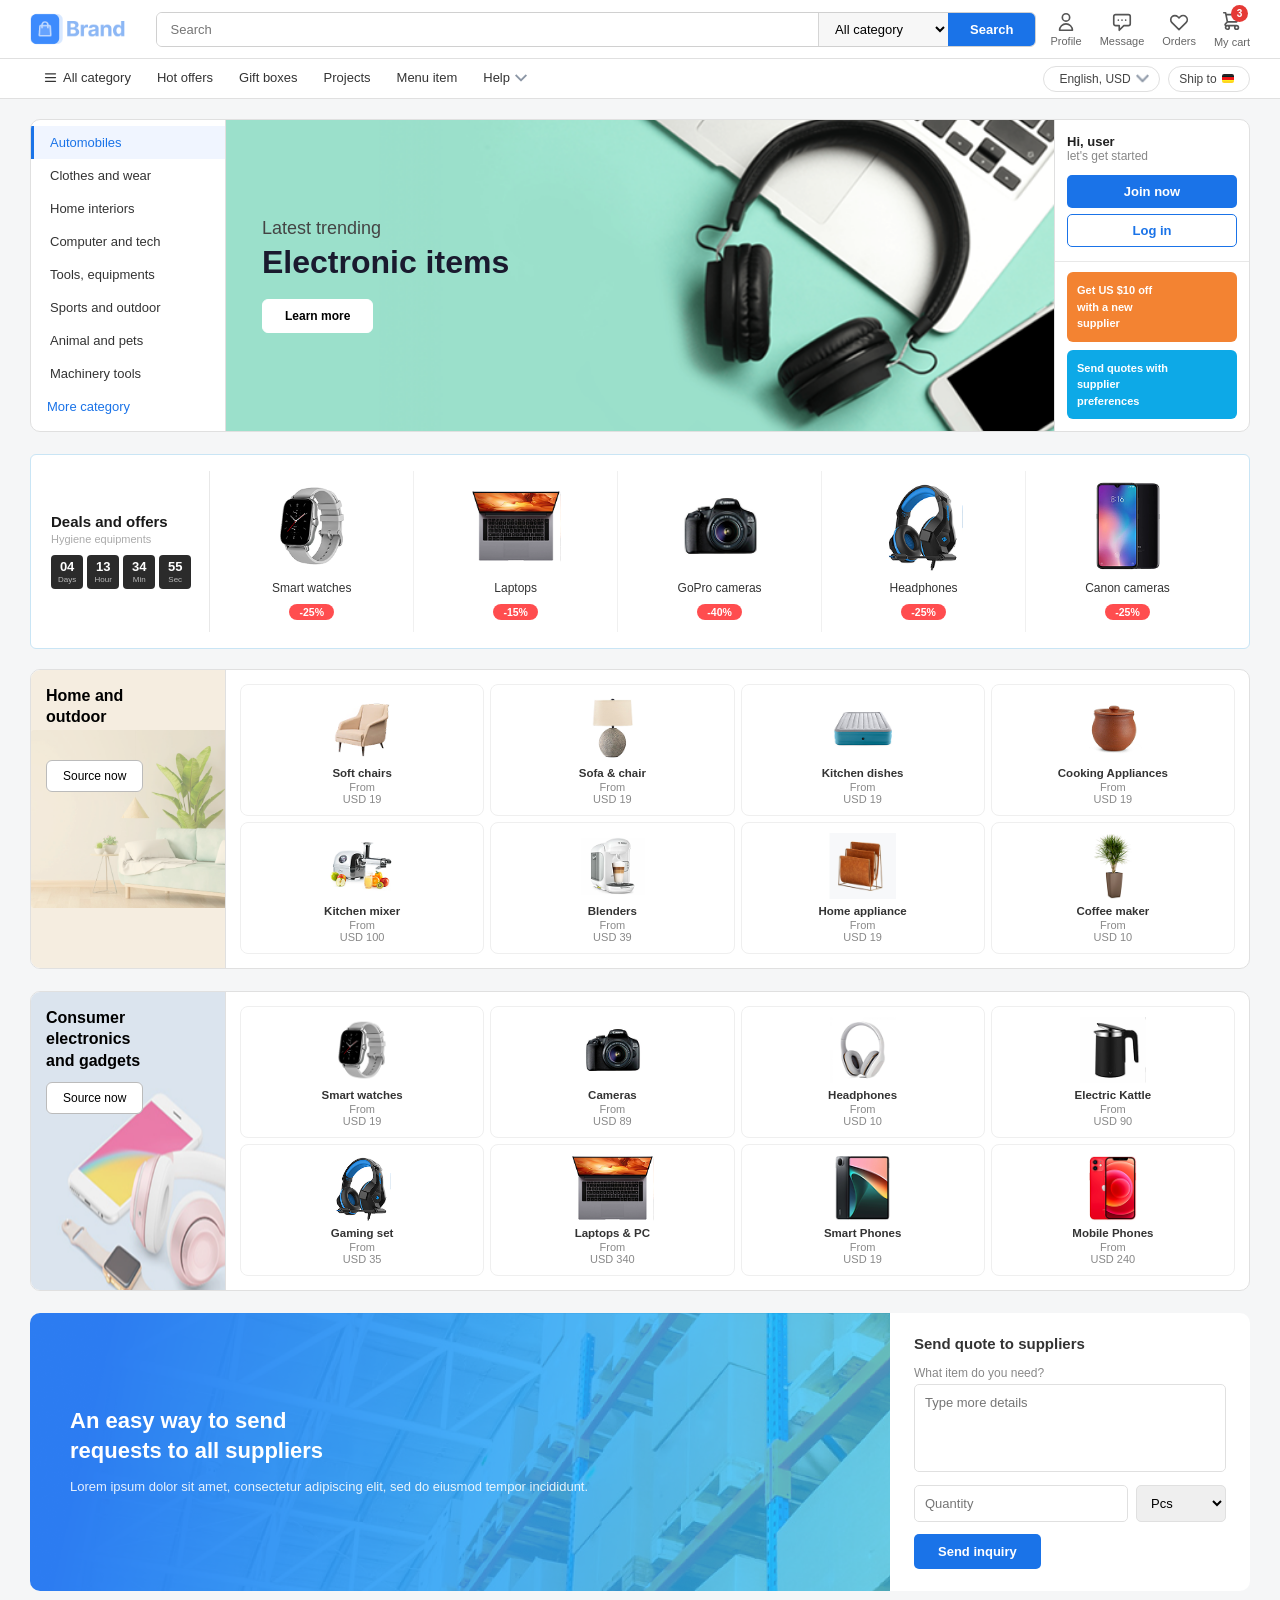
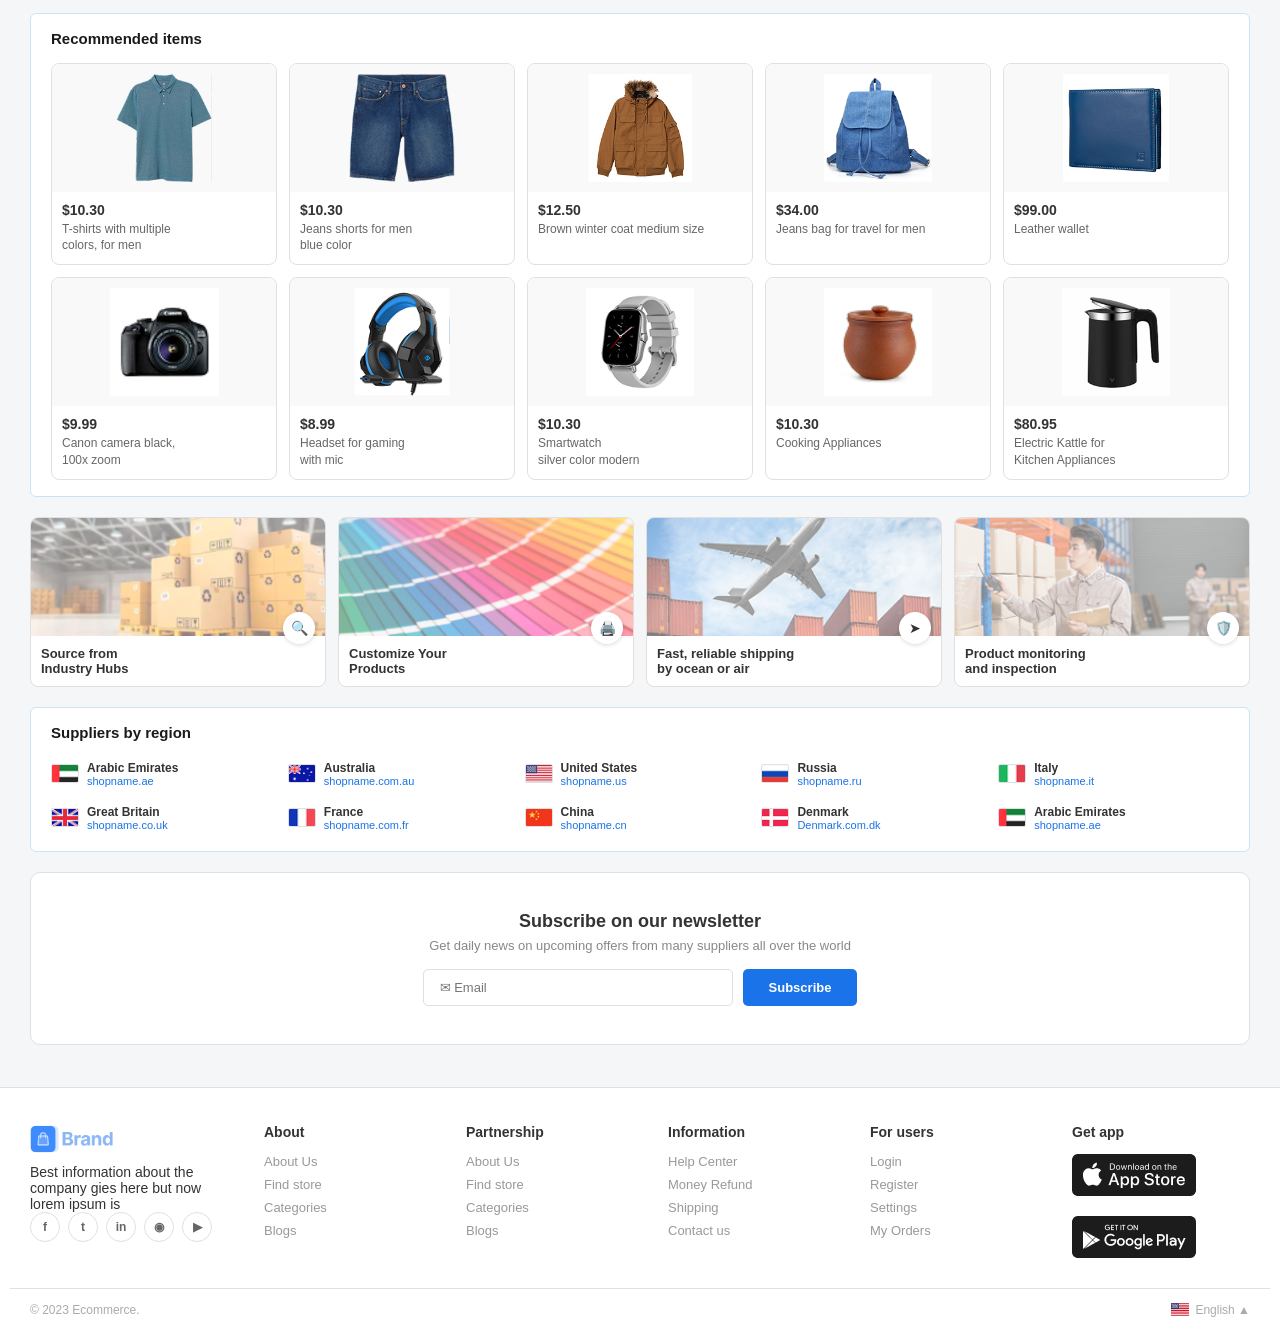
==== task1ecommerce-frontend-design/index.html @ db34ffaa "Add project files" ====
<!DOCTYPE html>
<html lang="en">
<head>
    <meta charset="UTF-8">
    <meta name="viewport" content="width=device-width, initial-scale=1.0">
    <title>Brand_E-commerce</title>
    <link href="https://fonts.googleapis.com/css2?family=DM+Sans:wght@300;400;500;600;700&display=swap" rel="stylesheet">
    <link rel="stylesheet" href="style.css">
</head>
<body>
 <header class="header">
  <div class="header-top">
    <div class="logo" onclick="showPage('home')">
      <a href="#"><img src="assets/Layout/Brand/logo-colored.png" alt="Brand"></a>
    </div>
    <div class="search-bar">
      <input type="text" placeholder="Search" id="searchInput">
      <select>
        <option>All category</option><option>Electronics</option><option>Clothing</option><option>Mobile</option>
      </select>
      <button class="search-btn" onclick="doSearch()">Search</button>
    </div>
    <div class="header-icons">
      <div class="h-icon" onclick="showPage('home')">
        <svg viewBox="0 0 24 24"><path stroke-linecap="round" stroke-linejoin="round" d="M16 7a4 4 0 11-8 0 4 4 0 018 0zM12 14a7 7 0 00-7 7h14a7 7 0 00-7-7z"/></svg>
        Profile
      </div>
      <div class="h-icon">
        <svg viewBox="0 0 24 24"><path stroke-linecap="round" stroke-linejoin="round" d="M8 10h.01M12 10h.01M16 10h.01M9 16H5a2 2 0 01-2-2V6a2 2 0 012-2h14a2 2 0 012 2v8a2 2 0 01-2 2h-5l-5 5v-5z"/></svg>
        Message
      </div>
      <div class="h-icon">
        <svg viewBox="0 0 24 24"><path stroke-linecap="round" stroke-linejoin="round" d="M4.318 6.318a4.5 4.5 0 000 6.364L12 20.364l7.682-7.682a4.5 4.5 0 00-6.364-6.364L12 7.636l-1.318-1.318a4.5 4.5 0 00-6.364 0z"/></svg>
        Orders
      </div>
      <div class="h-icon" onclick="showPage('cart')">
        <div class="cart-wrap">
          <svg viewBox="0 0 24 24"><path stroke-linecap="round" stroke-linejoin="round" d="M3 3h2l.4 2M7 13h10l4-8H5.4M7 13L5.4 5M7 13l-2.293 2.293c-.63.63-.184 1.707.707 1.707H17m0 0a2 2 0 100 4 2 2 0 000-4zm-8 2a2 2 0 11-4 0 2 2 0 014 0z"/></svg>
          <span class="cart-badge">3</span>
        </div>
        My cart
      </div>
    </div>
  </div>
</header>
<nav class="navbar">
  <div class="navbar-inner">
    <div class="nav-left">
      <div class="nav-item" onclick="showPage('home')">
        <svg width="15" height="15" fill="none" stroke="currentColor" stroke-width="2" viewBox="0 0 24 24"><path stroke-linecap="round" stroke-linejoin="round" d="M4 6h16M4 12h16M4 18h16"/></svg>
        All category
      </div>
      <div class="nav-item" onclick="showPage('mobile')">Hot offers</div>
      <div class="nav-item">Gift boxes</div>
      <div class="nav-item">Projects</div>
      <div class="nav-item">Menu item</div>
      <div class="nav-item">Help<img src="assets/Layout/Form/input-group/Icon/control/Vector.png" alt=""></div>
    </div>
    <div class="nav-right">
      <div class="flag-pill"><img src="" alt=""> English, USD <img src="assets/Layout/Form/input-group/Icon/control/Vector.png" alt=""></div>
      <div class="flag-pill">Ship to <img src="assets/Layout1/Image/flags/DE@2x.png" alt="DE"><img src="assets/Layout/Form/input-group/Icon/control/" alt=""></div>
    </div>
  </div>
</nav>
<div id="page-home" class="page active"><div class="wrap">
<div class="hero">

  <div class="hero-cats">
    <div class="hcat active" onclick="showPage('home')">Automobiles</div>
    <div class="hcat" onclick="showPage('clothing')">Clothes and wear</div>
    <div class="hcat" onclick="showPage('home')">Home interiors</div>
    <div class="hcat" onclick="showPage('mobile')">Computer and tech</div>
    <div class="hcat" onclick="showPage('mobile')">Tools, equipments</div>
    <div class="hcat" onclick="showPage('home')">Sports and outdoor</div>
    <div class="hcat" onclick="showPage('home')">Animal and pets</div>
    <div class="hcat" onclick="showPage('home')">Machinery tools</div>
    <div class="hcat-more" onclick="showPage('mobile')">More category</div>
  </div>

  <!-- CENTRE BANNER -->
  <div class="hero-banner">
    <img src="assets/Image/backgrounds/Banner-board-800x420 2.png" alt="hero banner" class="hero-banner-bg">
    <div class="hero-banner-content">
      <p>Latest trending</p>
      <h2>Electronic items</h2>
      <button class="btn-learn">Learn more</button>
    </div>
  </div>

  <!-- RIGHT LOGIN BOX -->
  <div class="hero-right">
    <div class="login-box">
      <div class="login-greeting">
        <strong>Hi, user</strong>
        let's get started
      </div>
      <button class="btn-join" onclick="showPage('home')">Join now</button>
      <button class="btn-login-link">Log in</button>
    </div>
    <div class="promo-box-orange">Get US $10 off<br>with a new<br>supplier</div>
    <div class="promo-box-green">Send quotes with<br>supplier<br>preferences</div>
  </div>
</div>

<section class="scard">
  <div class="scard-inner">

    <!-- LEFT: Title + Subtitle + Timer -->
    <div class="scard-left">
      <div>
        <h3 class="scard-title">Deals and offers</h3>
        <p class="scard-sub">Hygiene equipments</p>
      </div>
      <div class="timer">
        <div class="tbox">
          <span class="tnum" id="days">04</span>
          <span class="tlabel">Days</span>
        </div>
        <div class="tbox">
          <span class="tnum" id="hours">13</span>
          <span class="tlabel">Hour</span>
        </div>
        <div class="tbox">
          <span class="tnum" id="minutes">34</span>
          <span class="tlabel">Min</span>
        </div>
        <div class="tbox">
          <span class="tnum" id="seconds">56</span>
          <span class="tlabel">Sec</span>
        </div>
      </div>
    </div>

    <!-- VERTICAL DIVIDER -->
    <div class="vdivider"></div>

    <!-- RIGHT: Product Cards -->
    <div class="deals-row">

      <div class="deal-card">
        <img src="assets/Image/tech/8.png" alt="Smart watches" />
        <p class="deal-name">Smart watches</p>
        <span class="deal-badge">-25%</span>
      </div>

      <div class="deal-card">
        <img src="assets/Image/tech/image 34.png" alt="Laptops" />
        <p class="deal-name">Laptops</p>
        <span class="deal-badge">-15%</span>
      </div>

      <div class="deal-card">
        <img src="assets/Image/tech/6.png" alt="GoPro cameras" />
        <p class="deal-name">GoPro cameras</p>
        <span class="deal-badge">-40%</span>
      </div>

      <div class="deal-card">
        <img src="assets/Image/tech/image 29.png" alt="Headphones" />
        <p class="deal-name">Headphones</p>
        <span class="deal-badge">-25%</span>
      </div>

      <div class="deal-card">
        <img src="assets/Image/tech/image 23.png" alt="Canon cameras" />
        <p class="deal-name">Canon cameras</p>
        <span class="deal-badge">-25%</span>
      </div>

    </div>
  </div>
</section>

</section>
<!-- Categories box -->
<div class="cat-block">
  <div class="cat-left" style="background:#f5ede0">
    <img class="homepic" src="assets/Image/backgrounds/Group 969.png"/>
    <h3>Home and<br>outdoor</h3>
    <button class="btn-src" onclick="showPage('home')">Source now</button>
  </div>
  <div class="cat-grid">
    <div class="cat-cell" onclick="showPage('detail')">
      <img src="assets/Image/interior/1.png"/>
      <div class="cat-cell-name">Soft chairs</div><div class="cat-cell-price">From<br> USD 19</div>
    </div>
    <div class="cat-cell" onclick="showPage('detail')">
      <img src="assets/Image/interior/6.png"/>
      <div class="cat-cell-name">Sofa &amp; chair</div><div class="cat-cell-price">From <br>USD 19</div>
    </div>
    <div class="cat-cell" onclick="showPage('detail')">
      <img src="assets/Image/interior/image 93.png"/>
      <div class="cat-cell-name">Kitchen dishes</div><div class="cat-cell-price">From <br>USD 19</div>
    </div>
    <div class="cat-cell" onclick="showPage('detail')">
      <img src="assets/Image/interior/3.png"/>
      <div class="cat-cell-name">Cooking Appliances</div><div class="cat-cell-price">From <br>USD 19</div>
    </div>
    <div class="cat-cell" onclick="showPage('detail')">
      <img src="assets/Image/interior/9.png"/>
      <div class="cat-cell-name">Kitchen mixer</div><div class="cat-cell-price">From<br> USD 100</div>
    </div>
    <div class="cat-cell" onclick="showPage('detail')">
      <img src="assets/Image/interior/8.png"/>
      <div class="cat-cell-name">Blenders</div><div class="cat-cell-price">From <br>USD 39</div>
    </div>
    <div class="cat-cell" onclick="showPage('detail')">
      <img src="assets/Image/interior/7.png"/>
      <div class="cat-cell-name">Home appliance</div><div class="cat-cell-price">From <br>USD 19</div>
    </div>
    <div class="cat-cell" onclick="showPage('detail')">
      <img src="assets/Image/interior/image 89.png"/>
      <div class="cat-cell-name">Coffee maker</div><div class="cat-cell-price">From <br>USD 10</div>
    </div>
  </div>
</div>
<div class="cat-block">
  <div class="cat-left" style="background:#f0f0ff">
    <img class="consumerpic" src="assets/Image/backgrounds/image 98.png"/>
    <h3>Consumer<br>electronics<br>and gadgets</h3>
    <button class="btn-src" onclick="showPage('mobile')">Source now</button>
  </div>
  <div class="cat-grid">
    <div class="cat-cell" onclick="showPage('detail')">
      <img src="assets/Image/tech/8.png"/>
      <div class="cat-cell-name">Smart watches</div><div class="cat-cell-price">From <br>USD 19</div>
    </div>
    <div class="cat-cell" onclick="showPage('detail')">
      <img src="assets/Image/tech/6.png"/>
      <div class="cat-cell-name">Cameras</div><div class="cat-cell-price">From <br>USD 89</div>
    </div>
    <div class="cat-cell" onclick="showPage('detail')">
      <img src="assets/Image/tech/image 86.png"/>
      <div class="cat-cell-name">Headphones</div><div class="cat-cell-price">From <br>USD 10</div>
    </div>
    <div class="cat-cell" onclick="showPage('detail')">
      <img src="assets/Image/tech/image 85.png"/>
      <div class="cat-cell-name">Electric Kattle</div><div class="cat-cell-price">From <br>USD 90</div>
    </div>
    <div class="cat-cell" onclick="showPage('detail')">
      <img src="assets/Image/tech/image 29.png"/>
      <div class="cat-cell-name">Gaming set</div><div class="cat-cell-price">From <br>USD 35</div>
    </div>
    <div class="cat-cell" onclick="showPage('detail')">
      <img src="assets/Image/tech/image 34.png"/>
      <div class="cat-cell-name">Laptops &amp; PC</div><div class="cat-cell-price">From<br> USD 340</div>
    </div>
    <div class="cat-cell" onclick="showPage('mobile')">
      <img src="assets/Image/tech/image 32.png"/>
      <div class="cat-cell-name">Smart Phones</div><div class="cat-cell-price">From<br> USD 19</div>
    </div>
    <div class="cat-cell" onclick="showPage('detail')">
      <img src="assets/Image/tech/image 33.png"/>
      <div class="cat-cell-name">Mobile Phones</div><div class="cat-cell-price">From<br> USD 240</div>
    </div>
  </div>
</div>
<div class="quote-wrap">
  <div class="quote-left">
    <div class="quote-text">
      
      <h2>An easy way to send<br>requests to all suppliers</h2>
      <p>Lorem ipsum dolor sit amet, consectetur adipiscing elit, sed do eiusmod tempor incididunt.</p>
    </div>
  </div>
  <div class="quote-right">
    <h3>Send quote to suppliers</h3>
    <div class="qform">
      <label>What item do you need?</label>
      <textarea placeholder="Type more details"></textarea>
      <div class="qform-row">
        <input type="number" placeholder="Quantity">
        <select><option>Pcs</option><option>Box</option><option>Set</option></select>
      </div>
      <button class="btn-inquiry-send">Send inquiry</button>
    </div>
  </div>
</div>
<div class="scard">
  <div class="scard-header"><div class="scard-title">Recommended items</div></div>
  <div class="rec-grid">
    <div class="rec-card" onclick="showPage('detail')"><img src="assets/Layout/alibaba/Image/cloth/Bitmap.png" alt=""><div class="rec-info"><div class="rec-price">$10.30</div><div class="rec-name">T-shirts with multiple <br>colors, for men</div></div></div>
    <div class="rec-card" onclick="showPage('detail')"><img src="assets/Layout/alibaba/Image/cloth/Bitmap (2).png" alt=""><div class="rec-info"><div class="rec-price">$10.30</div><div class="rec-name">Jeans shorts for men <br> blue color</div></div></div>
    <div class="rec-card" onclick="showPage('detail')"><img src="assets/Layout/alibaba/Image/cloth/2 1.png" alt=""><div class="rec-info"><div class="rec-price">$12.50</div><div class="rec-name">Brown winter coat medium size</div></div></div>
    <div class="rec-card" onclick="showPage('detail')"><img src="assets/Layout/alibaba/Image/cloth/image 26.png" alt=""><div class="rec-info"><div class="rec-price">$34.00</div><div class="rec-name">Jeans bag for travel for men</div></div></div>
    <div class="rec-card" onclick="showPage('detail')"><img src="assets/Layout/alibaba/Image/cloth/image 24.png" alt=""><div class="rec-info"><div class="rec-price">$99.00</div><div class="rec-name">Leather wallet</div></div></div>
    <div class="rec-card" onclick="showPage('detail')"><img src="assets/Image/tech/6.png" alt=""><div class="rec-info"><div class="rec-price">$9.99</div><div class="rec-name">Canon camera black,<br> 100x zoom</div></div></div>
    <div class="rec-card" onclick="showPage('detail')"><img src="assets/Image/tech/image 29.png" alt=""><div class="rec-info"><div class="rec-price">$8.99</div><div class="rec-name">Headset for gaming <br> with mic</div></div></div>
    <div class="rec-card" onclick="showPage('detail')"><img src="assets/Image/tech/8.png" alt=""><div class="rec-info"><div class="rec-price">$10.30</div><div class="rec-name">Smartwatch <br> silver color modern</div></div></div>
    <div class="rec-card" onclick="showPage('detail')"><img src="assets/Image/interior/3.png" alt=""><div class="rec-info"><div class="rec-price">$10.30</div><div class="rec-name">Cooking Appliances</div></div></div>
    <div class="rec-card" onclick="showPage('detail')"><img src="assets/Layout/alibaba/Image/tech/image 85.png" alt=""><div class="rec-info"><div class="rec-price">$80.95</div><div class="rec-name">Electric Kattle for <br> Kitchen Appliances</div></div></div>
  </div>
</div>

<div class="srv-grid">
  <div class="srv-card"><img src="assets/Image/backgrounds/Mask group.png" alt=""><span class="srv-icon">🔍</span><div class="srv-name">Source from <br>Industry Hubs</div></div>
  <div class="srv-card"><img src="assets/Image/backgrounds/Mask group (1).png" alt=""><span class="srv-icon">🖨️</span><div class="srv-name">Customize Your <br>Products</div></div>
  <div class="srv-card"><img src="assets/Image/backgrounds/image 106.png" alt=""><span class="srv-icon">➤</span><div class="srv-name">Fast, reliable shipping <br>by ocean or air</div></div>
  <div class="srv-card"><img src="assets/Image/backgrounds/image 107.png" alt=""><span class="srv-icon">🛡️</span><div class="srv-name">Product monitoring <br>and inspection</div></div>
</div>

<div class="scard">
  <div class="scard-header"><div class="scard-title">Suppliers by region</div></div>
  <div class="sup-grid">
    <div class="sup-row"><img src="assets/Layout1/Image/flags/AE@2x.png" alt=""><div><div class="sup-row-name">Arabic Emirates</div><div class="sup-row-url">shopname.ae</div></div></div>
    <div class="sup-row"><img src="assets/Layout1/Image/flags/icon.png" alt=""><div><div class="sup-row-name">Australia</div><div class="sup-row-url">shopname.com.au</div></div></div>
    <div class="sup-row"><img src="assets/Layout1/Image/flags/US@2x.png" alt=""><div><div class="sup-row-name">United States</div><div class="sup-row-url">shopname.us</div></div></div>
    <div class="sup-row"><img src="assets/Layout1/Image/flags/RU@2x.png" alt=""><div><div class="sup-row-name">Russia</div><div class="sup-row-url">shopname.ru</div></div></div>
    <div class="sup-row"><img src="assets/Layout1/Image/flags/IT@2x.png" alt=""><div><div class="sup-row-name">Italy</div><div class="sup-row-url">shopname.it</div></div></div>
    <div class="sup-row"><img src="assets/Layout1/Image/flags/GB@2x.png" alt=""><div><div class="sup-row-name">Great Britain</div><div class="sup-row-url">shopname.co.uk</div></div></div>
    <div class="sup-row"><img src="assets/Layout1/Image/flags/FR@2x.png" alt=""><div><div class="sup-row-name">France</div><div class="sup-row-url">shopname.com.fr</div></div></div>
    <div class="sup-row"><img src="assets/Layout1/Image/flags/CN@2x.png" alt=""><div><div class="sup-row-name">China</div><div class="sup-row-url">shopname.cn</div></div></div>
    <div class="sup-row"><img src="assets/Layout1/Image/flags/DK@2x.png" alt=""><div><div class="sup-row-name">Denmark</div><div class="sup-row-url">Denmark.com.dk</div></div></div>
    <div class="sup-row"><img src="assets/Layout1/Image/flags/AE@2x.png" alt=""><div><div class="sup-row-name">Arabic Emirates</div><div class="sup-row-url">shopname.ae</div></div></div>
  </div>
</div>


<!-- Newsletter -->
<div class="newsletter" style="margin-top:20px"><h3>Subscribe on our newsletter</h3><p>Get daily news on upcoming offers from many suppliers all over the world</p><div class="nl-form"><input type="email" placeholder="✉ Email"><button>Subscribe</button></div></div>
</div>
<!-- Footer -->
<footer class="footer">
  <div class="footer-inner">
    <div>
      <div class="logo" onclick="showPage('home')" style="margin-bottom:10px"><img src="[data-uri]" alt="Brand" style="height:30px"></div>
      <p>Best information about the company gies here but now lorem ipsum is</p>
      <div class="ft-socials">
        <div class="ft-soc">f</div><div class="ft-soc">t</div><div class="ft-soc">in</div><div class="ft-soc">◉</div><div class="ft-soc">▶</div>
      </div>
    </div>
    <div class="ft-col"><h4>About</h4><a>About Us</a><a>Find store</a><a>Categories</a><a>Blogs</a></div>
    <div class="ft-col"><h4>Partnership</h4><a>About Us</a><a>Find store</a><a>Categories</a><a>Blogs</a></div>
    <div class="ft-col"><h4>Information</h4><a>Help Center</a><a>Money Refund</a><a>Shipping</a><a>Contact us</a></div>
    <div class="ft-col"><h4>For users</h4><a>Login</a><a>Register</a><a>Settings</a><a>My Orders</a></div>
    <div class="ft-col">
      <h4>Get app</h4>
      <img class="one" src="assets/Layout/Misc/market-button.png" alt="">
      <img class="two" src="assets/Layout/Misc/Group.png" alt="">
    </div>
  </div>
  <div class="footer-bottom">
    <span>© 2023 Ecommerce.</span>
    <div style="display:flex;align-items:center;gap:6px"><img src="assets/Layout1/Image/flags/US@2x.png" alt="" style="height:13px"> English ▲</div>
  </div>
</footer>
</div>
<div id="page-mobile" class="page">
<div class="wrap">
  <div class="breadcrumb">
    <span class="bc-link" onclick="showPage('home')">Home</span><span class="bc-sep">›</span>
    <span class="bc-link" onclick="showPage('home')">Clothings</span><span class="bc-sep">›</span>
    <span class="bc-link" onclick="showPage('home')">Men's wear</span><span class="bc-sep">›</span>
    Mobile accessory
  </div>
  <div class="listing-layout">
    
<aside class="sidebar">
  <div class="sb-sec">
    <div class="sb-title">Category <span>∧</span></div>
    <div class="sb-item" onclick="showPage('mobile')">Mobile accessory</div>
    <div class="sb-item" onclick="showPage('mobile')">Electronics</div>
    <div class="sb-item" onclick="showPage('mobile')">Smartphones</div>
    <div class="sb-item" onclick="showPage('mobile')">Modern tech</div>
    <a class="see-all-l">See all</a>
  </div>
  <div class="sb-sec">
    <div class="sb-title">Brands <span>∧</span></div>
    <label class="sb-item"><input type="checkbox" checked> Samsung</label>
    <label class="sb-item"><input type="checkbox" checked> Apple</label>
    <label class="sb-item"><input type="checkbox"> Huawei</label>
    <label class="sb-item"><input type="checkbox" checked> Pocco</label>
    <label class="sb-item"><input type="checkbox"> Lenovo</label>
    <a class="see-all-l">See all</a>
  </div>
  <div class="sb-sec">
    <div class="sb-title">Features <span>∧</span></div>
    <label class="sb-item"><input type="checkbox" checked> Metallic</label>
    <label class="sb-item"><input type="checkbox"> Plastic cover</label>
    <label class="sb-item"><input type="checkbox"> 8GB Ram</label>
    <label class="sb-item"><input type="checkbox"> Super power</label>
    <label class="sb-item"><input type="checkbox"> Large Memory</label>
    <a class="see-all-l">See all</a>
  </div>
  <div class="sb-sec">
    <div class="sb-title">Price range <span>∧</span></div>
    <div class="pr-range">
      <input type="range" min="0" max="999999" value="500000">
      <div class="pr-inputs"><input type="number" placeholder="Min" value="0"><input type="number" placeholder="Max" value="999999"></div>
      <button class="btn-pr-apply">Apply</button>
    </div>
  </div>
  <div class="sb-sec">
    <div class="sb-title">Condition <span>∧</span></div>
    <label class="sb-item"><input type="radio" name="cond" checked> Any</label>
    <label class="sb-item"><input type="radio" name="cond"> Refurbished</label>
    <label class="sb-item"><input type="radio" name="cond"> Brand new</label>
    <label class="sb-item"><input type="radio" name="cond"> Old items</label>
  </div>
  <div class="sb-sec">
    <div class="sb-title">Ratings <span>∧</span></div>
    <label class="sb-item"><input type="checkbox"> ★★★★★</label>
    <label class="sb-item"><input type="checkbox"> ★★★★☆</label>
    <label class="sb-item"><input type="checkbox"> ★★★☆☆</label>
    <label class="sb-item"><input type="checkbox"> ★★☆☆☆</label>
  </div>
  <div class="sb-sec">
    <div class="sb-title">Manufacturer <span>∨</span></div>
  </div>
</aside>

    <div>
      <div class="listing-head">
        <div class="l-count"><strong>12,911 items</strong> in Mobile accessory</div>
        <label class="ver-check"><input type="checkbox" > Verified only</label>
        <select class="sort-sel"><option>Featured</option><option>Price: Low to High</option><option>Price: High to Low</option></select>
        <div class="vbtns">
          <div class="vbtn on" onclick="showPage('mobile')" title="Grid">⊞</div>
          <div class="vbtn " onclick="showPage('mobile-list')" title="List">≡</div>
        </div>
      </div>
      
    <div class="active-filters">
      <span class="ftag">Samsung <button>×</button></span>
      <span class="ftag">Apple <button>×</button></span>
      <span class="ftag">Poco <button>×</button></span>
      <span class="ftag">Metallic <button>×</button></span>
      <span class="ftag">4 star <button>×</button></span>
      <span class="ftag">3 star <button>×</button></span>
      <span class="clr-all">Clear all filter</span>
    </div>
      <div style="display:block">
        <div class="prod-grid">
          <div class="prod-card" onclick="showPage('detail')"><div class="wbtn">♡</div><img src="[data-uri]" alt=""><div class="prod-info"><div class="p-oldprice">$1128.00</div><div class="p-price">$99.50</div><div class="p-stars">★★★★<span style="color:#ddd">★</span><span class="sc">7.5</span></div><div class="p-name">GoPro HERO6 4K Action Camera - Black</div></div></div>
          <div class="prod-card" onclick="showPage('detail')"><div class="wbtn">♡</div><img src="[data-uri]" alt=""><div class="prod-info"><div class="p-oldprice">$1128.00</div><div class="p-price">$99.50</div><div class="p-stars">★★★<span style="color:#ddd">★★</span><span class="sc">5.9</span></div><div class="p-name">GoPro HERO6 4K Action Camera - Black</div></div></div>
          <div class="prod-card" onclick="showPage('detail')"><div class="wbtn">♡</div><img src="[data-uri]" alt=""><div class="prod-info"><div class="p-price">$99.50</div><div class="p-stars">★★★★<span style="color:#ddd">★</span><span class="sc">7.5</span></div><div class="p-name">GoPro HERO6 4K Action Camera - Black</div></div></div>
          <div class="prod-card" onclick="showPage('detail')"><div class="wbtn">♡</div><img src="[data-uri]" alt=""><div class="prod-info"><div class="p-oldprice">$1128.00</div><div class="p-price">$99.50</div><div class="p-stars">★★★★<span style="color:#ddd">★</span><span class="sc">7.5</span></div><div class="p-name">GoPro HERO6 4K Action Camera - Black</div></div></div>
          <div class="prod-card" onclick="showPage('detail')"><div class="wbtn">♡</div><img src="[data-uri]" alt=""><div class="prod-info"><div class="p-oldprice">$1128.00</div><div class="p-price">$99.50</div><div class="p-stars">★★★★<span style="color:#ddd">★</span><span class="sc">7.5</span></div><div class="p-name">GoPro HERO6 4K Action Camera - Black</div></div></div>
          <div class="prod-card" onclick="showPage('detail')"><div class="wbtn">♡</div><img src="[data-uri]" alt=""><div class="prod-info"><div class="p-oldprice">$1128.00</div><div class="p-price">$99.50</div><div class="p-stars">★★★★<span style="color:#ddd">★</span><span class="sc">7.5</span></div><div class="p-name">GoPro HERO6 4K Action Camera - Black</div></div></div>
          <div class="prod-card" onclick="showPage('detail')"><div class="wbtn">♡</div><img src="[data-uri]" alt=""><div class="prod-info"><div class="p-oldprice">$1128.00</div><div class="p-price">$99.50</div><div class="p-stars">★★★★<span style="color:#ddd">★</span><span class="sc">7.5</span></div><div class="p-name">GoPro HERO6 4K Action Camera - Black</div></div></div>
          <div class="prod-card" onclick="showPage('detail')"><div class="wbtn">♡</div><img src="[data-uri]" alt=""><div class="prod-info"><div class="p-oldprice">$1128.00</div><div class="p-price">$99.50</div><div class="p-stars">★★★★<span style="color:#ddd">★</span><span class="sc">7.5</span></div><div class="p-name">GoPro HERO6 4K Action Camera - Black</div></div></div>
          <div class="prod-card" onclick="showPage('detail')"><div class="wbtn">♡</div><img src="[data-uri]" alt=""><div class="prod-info"><div class="p-oldprice">$1128.00</div><div class="p-price">$99.50</div><div class="p-stars">★★★★<span style="color:#ddd">★</span><span class="sc">7.5</span></div><div class="p-name">GoPro HERO6 4K Action Camera - Black</div></div></div>
        </div>
      </div>
      <div class="pagination">
        <div class="pgshow">Show <select><option>10</option><option>20</option><option>50</option></select></div>
        <div class="pgbtn">‹</div><div class="pgbtn on">1</div><div class="pgbtn">2</div><div class="pgbtn">3</div><div class="pgbtn">›</div>
      </div>
    </div>
  </div>
  <div class="newsletter" style="margin-top:20px"><h3>Subscribe on our newsletter</h3><p>Get daily news on upcoming offers from many suppliers all over the world</p><div class="nl-form"><input type="email" placeholder="✉ Email"><button>Subscribe</button></div></div>
</div>

<footer class="footer">
  <div class="footer-inner">
    <div>
      <div class="logo" onclick="showPage('home')" style="margin-bottom:10px"><img src="[data-uri]" alt="Brand" style="height:30px"></div>
      <p>Best information about the company gies here but now lorem ipsum is</p>
      <div class="ft-socials">
        <div class="ft-soc">f</div><div class="ft-soc">t</div><div class="ft-soc">in</div><div class="ft-soc">◉</div><div class="ft-soc">▶</div>
      </div>
    </div>
    <div class="ft-col"><h4>About</h4><a>About Us</a><a>Find store</a><a>Categories</a><a>Blogs</a></div>
    <div class="ft-col"><h4>Partnership</h4><a>About Us</a><a>Find store</a><a>Categories</a><a>Blogs</a></div>
    <div class="ft-col"><h4>Information</h4><a>Help Center</a><a>Money Refund</a><a>Shipping</a><a>Contact us</a></div>
    <div class="ft-col"><h4>For users</h4><a>Login</a><a>Register</a><a>Settings</a><a>My Orders</a></div>
    <div class="ft-col">
      <h4>Get app</h4>
      <div><img src="assets/assets/Layout/Misc/market-button.png"/></div>
      <div ><img src="assets/assets/Layout/Misc/Group.png"/></div>
  </div>
  <div class="footer-bottom">
    <span>© 2023 Ecommerce.</span>
    <div style="display:flex;align-items:center;gap:6px"><img src="[data-uri]" alt="" style="height:13px"> English ▲</div>
  </div>
</footer>

</div>
<div id="page-clothing" class="page">
<div class="wrap">
  <div class="breadcrumb">
    <span class="bc-link" onclick="showPage('home')">Home</span><span class="bc-sep">›</span>
    <span class="bc-link" onclick="showPage('home')">Clothings</span><span class="bc-sep">›</span>
    Clothing &amp; Apparel
  </div>
  <div class="listing-layout">
    
<aside class="sidebar">
  <div class="sb-sec">
    <div class="sb-title">Category <span>∧</span></div>
    <div class="sb-item" onclick="showPage('mobile')">Mobile accessory</div>
    <div class="sb-item" onclick="showPage('mobile')">Electronics</div>
    <div class="sb-item" onclick="showPage('mobile')">Smartphones</div>
    <div class="sb-item" onclick="showPage('mobile')">Modern tech</div>
    <a class="see-all-l">See all</a>
  </div>
  <div class="sb-sec">
    <div class="sb-title">Brands <span>∧</span></div>
    <label class="sb-item"><input type="checkbox" checked> Samsung</label>
    <label class="sb-item"><input type="checkbox" checked> Apple</label>
    <label class="sb-item"><input type="checkbox"> Huawei</label>
    <label class="sb-item"><input type="checkbox" checked> Pocco</label>
    <label class="sb-item"><input type="checkbox"> Lenovo</label>
    <a class="see-all-l">See all</a>
  </div>
  <div class="sb-sec">
    <div class="sb-title">Features <span>∧</span></div>
    <label class="sb-item"><input type="checkbox" checked> Metallic</label>
    <label class="sb-item"><input type="checkbox"> Plastic cover</label>
    <label class="sb-item"><input type="checkbox"> 8GB Ram</label>
    <label class="sb-item"><input type="checkbox"> Super power</label>
    <label class="sb-item"><input type="checkbox"> Large Memory</label>
    <a class="see-all-l">See all</a>
  </div>
  <div class="sb-sec">
    <div class="sb-title">Price range <span>∧</span></div>
    <div class="pr-range">
      <input type="range" min="0" max="999999" value="500000">
      <div class="pr-inputs"><input type="number" placeholder="Min" value="0"><input type="number" placeholder="Max" value="999999"></div>
      <button class="btn-pr-apply">Apply</button>
    </div>
  </div>
  <div class="sb-sec">
    <div class="sb-title">Condition <span>∧</span></div>
    <label class="sb-item"><input type="radio" name="cond" checked> Any</label>
    <label class="sb-item"><input type="radio" name="cond"> Refurbished</label>
    <label class="sb-item"><input type="radio" name="cond"> Brand new</label>
    <label class="sb-item"><input type="radio" name="cond"> Old items</label>
  </div>
  <div class="sb-sec">
    <div class="sb-title">Ratings <span>∧</span></div>
    <label class="sb-item"><input type="checkbox"> ★★★★★</label>
    <label class="sb-item"><input type="checkbox"> ★★★★☆</label>
    <label class="sb-item"><input type="checkbox"> ★★★☆☆</label>
    <label class="sb-item"><input type="checkbox"> ★★☆☆☆</label>
  </div>
  <div class="sb-sec">
    <div class="sb-title">Manufacturer <span>∨</span></div>
  </div>
</aside>

    <div>
      <div class="listing-head">
        <div class="l-count"><strong>8,241 items</strong> in Clothing &amp; Apparel</div>
        <label class="ver-check"><input type="checkbox"> Verified only</label>
        <select class="sort-sel"><option>Featured</option><option>Price: Low to High</option></select>
        <div class="vbtns">
          <div class="vbtn on" title="Grid">⊞</div>
          <div class="vbtn" onclick="showPage('list')" title="List">≡</div>
        </div>
      </div>
      <div class="active-filters">
        <span class="ftag">Men <button>×</button></span>
        <span class="ftag">Women <button>×</button></span>
        <span class="ftag">Cotton <button>×</button></span>
        <span class="clr-all">Clear all filter</span>
      </div>
      <div class="prod-grid">
        <div class="prod-card" onclick="showPage('detail')"><div class="wbtn">♡</div><img src="[data-uri]" alt=""><div class="prod-info"><div class="p-price">$10.30</div><div class="p-stars">★★★★<span style="color:#ddd">★</span><span class="sc">8.1</span></div><div class="p-name">T-shirts with multiple colors, for men</div></div></div>
        <div class="prod-card" onclick="showPage('detail')"><div class="wbtn">♡</div><img src="[data-uri]" alt=""><div class="prod-info"><div class="p-price">$10.30</div><div class="p-stars">★★★★<span style="color:#ddd">★</span><span class="sc">7.9</span></div><div class="p-name">Jeans shorts for men blue color</div></div></div>
        <div class="prod-card" onclick="showPage('detail')"><div class="wbtn">♡</div><img src="[data-uri]" alt=""><div class="prod-info"><div class="p-price">$12.50</div><div class="p-stars">★★★★<span style="color:#ddd">★</span><span class="sc">8.3</span></div><div class="p-name">Brown winter coat medium size</div></div></div>
        <div class="prod-card" onclick="showPage('detail')"><div class="wbtn">♡</div><img src="[data-uri]" alt=""><div class="prod-info"><div class="p-price">$34.00</div><div class="p-stars">★★★★<span style="color:#ddd">★</span><span class="sc">7.5</span></div><div class="p-name">Jeans bag for travel for men</div></div></div>
        <div class="prod-card" onclick="showPage('detail')"><div class="wbtn">♡</div><img src="[data-uri]" alt=""><div class="prod-info"><div class="p-price">$99.00</div><div class="p-stars">★★★★<span style="color:#ddd">★</span><span class="sc">8.0</span></div><div class="p-name">Leather wallet premium quality</div></div></div>
        <div class="prod-card" onclick="showPage('detail')"><div class="wbtn">♡</div><img src="[data-uri]" alt=""><div class="prod-info"><div class="p-price">$9.99</div><div class="p-stars">★★★★<span style="color:#ddd">★</span><span class="sc">7.8</span></div><div class="p-name">Casual shirt mens slim fit</div></div></div>
      </div>
      <div class="pagination">
        <div class="pgshow">Show <select><option>10</option><option>20</option></select></div>
        <div class="pgbtn">‹</div><div class="pgbtn on">1</div><div class="pgbtn">2</div><div class="pgbtn">3</div><div class="pgbtn">›</div>
      </div>
    </div>
  </div>
  <div class="newsletter" style="margin-top:20px"><h3>Subscribe on our newsletter</h3><p>Get daily news on upcoming offers from many suppliers all over the world</p><div class="nl-form"><input type="email" placeholder="✉ Email"><button>Subscribe</button></div></div>
</div>

<footer class="footer">
  <div class="footer-inner">
    <div>
      <div class="logo" onclick="showPage('home')" style="margin-bottom:10px"><img src="[data-uri]" alt="Brand" style="height:30px"></div>
      <p>Best information about the company gies here but now lorem ipsum is</p>
      <div class="ft-socials">
        <div class="ft-soc">f</div><div class="ft-soc">t</div><div class="ft-soc">in</div><div class="ft-soc">◉</div><div class="ft-soc">▶</div>
      </div>
    </div>
    <div class="ft-col"><h4>About</h4><a>About Us</a><a>Find store</a><a>Categories</a><a>Blogs</a></div>
    <div class="ft-col"><h4>Partnership</h4><a>About Us</a><a>Find store</a><a>Categories</a><a>Blogs</a></div>
    <div class="ft-col"><h4>Information</h4><a>Help Center</a><a>Money Refund</a><a>Shipping</a><a>Contact us</a></div>
    <div class="ft-col"><h4>For users</h4><a>Login</a><a>Register</a><a>Settings</a><a>My Orders</a></div>
    <div class="ft-col">
      <h4>Get app</h4>
      <div class="app-btn"><span style="font-size:18px">🍎</span><div><div style="font-size:9px;opacity:.7">Download on the</div><div style="font-weight:700;font-size:12px">App Store</div></div></div>
      <div class="app-btn"><span style="font-size:18px">▶</span><div><div style="font-size:9px;opacity:.7">GET IT ON</div><div style="font-weight:700;font-size:12px">Google Play</div></div></div>
    </div>
  </div>
  <div class="footer-bottom">
    <span>© 2023 Ecommerce.</span>
    <div style="display:flex;align-items:center;gap:6px"><img src="[data-uri]" alt="" style="height:13px"> English ▲</div>
  </div>
</footer>

</div>
<div id="page-list" class="page">
<div class="wrap">
  <div class="breadcrumb"><span class="bc-link" onclick="showPage('home')">Home</span><span class="bc-sep">›</span><span class="bc-link" onclick="showPage('home')">Clothings</span><span class="bc-sep">›</span><span class="bc-link" onclick="showPage('home')">Men's wear</span><span class="bc-sep">›</span> Summer clothing</div>
  <div class="listing-layout">
    
<aside class="sidebar">
  <div class="sb-sec">
    <div class="sb-title">Category <span>∧</span></div>
    <div class="sb-item" onclick="showPage('mobile')">Mobile accessory</div>
    <div class="sb-item" onclick="showPage('mobile')">Electronics</div>
    <div class="sb-item" onclick="showPage('mobile')">Smartphones</div>
    <div class="sb-item" onclick="showPage('mobile')">Modern tech</div>
    <a class="see-all-l">See all</a>
  </div>
  <div class="sb-sec">
    <div class="sb-title">Brands <span>∧</span></div>
    <label class="sb-item"><input type="checkbox" checked> Samsung</label>
    <label class="sb-item"><input type="checkbox" checked> Apple</label>
    <label class="sb-item"><input type="checkbox"> Huawei</label>
    <label class="sb-item"><input type="checkbox" checked> Pocco</label>
    <label class="sb-item"><input type="checkbox"> Lenovo</label>
    <a class="see-all-l">See all</a>
  </div>
  <div class="sb-sec">
    <div class="sb-title">Features <span>∧</span></div>
    <label class="sb-item"><input type="checkbox" checked> Metallic</label>
    <label class="sb-item"><input type="checkbox"> Plastic cover</label>
    <label class="sb-item"><input type="checkbox"> 8GB Ram</label>
    <label class="sb-item"><input type="checkbox"> Super power</label>
    <label class="sb-item"><input type="checkbox"> Large Memory</label>
    <a class="see-all-l">See all</a>
  </div>
  <div class="sb-sec">
    <div class="sb-title">Price range <span>∧</span></div>
    <div class="pr-range">
      <input type="range" min="0" max="999999" value="500000">
      <div class="pr-inputs"><input type="number" placeholder="Min" value="0"><input type="number" placeholder="Max" value="999999"></div>
      <button class="btn-pr-apply">Apply</button>
    </div>
  </div>
  <div class="sb-sec">
    <div class="sb-title">Condition <span>∧</span></div>
    <label class="sb-item"><input type="radio" name="cond" checked> Any</label>
    <label class="sb-item"><input type="radio" name="cond"> Refurbished</label>
    <label class="sb-item"><input type="radio" name="cond"> Brand new</label>
    <label class="sb-item"><input type="radio" name="cond"> Old items</label>
  </div>
  <div class="sb-sec">
    <div class="sb-title">Ratings <span>∧</span></div>
    <label class="sb-item"><input type="checkbox"> ★★★★★</label>
    <label class="sb-item"><input type="checkbox"> ★★★★☆</label>
    <label class="sb-item"><input type="checkbox"> ★★★☆☆</label>
    <label class="sb-item"><input type="checkbox"> ★★☆☆☆</label>
  </div>
  <div class="sb-sec">
    <div class="sb-title">Manufacturer <span>∨</span></div>
  </div>
</aside>

    <div>
      <div class="listing-head">
        <div class="l-count"><strong>12,911 items</strong> in Mobile accessory</div>
        <label class="ver-check"><input type="checkbox" checked> Verified only</label>
        <select class="sort-sel"><option>Featured</option><option>Price: Low to High</option></select>
        <div class="vbtns">
          <div class="vbtn" onclick="showPage('mobile')" title="Grid">⊞</div>
          <div class="vbtn on" title="List">≡</div>
        </div>
      </div>
      <div class="prod-list">
        <div class="plist-item" onclick="showPage('detail')"><img src="[data-uri]" alt=""><div><div class="pl-title">Canon Camera EOS 2000, Black 10x zoom</div><div class="pl-meta"><span class="p-stars" style="font-size:12px">★★★★<span style="color:#ddd">★</span> 7.5</span><span>• 154 orders</span><span class="pl-free">• Free Shipping</span></div><div class="pl-desc">Lorem ipsum dolor sit amet, consectetur adipiscing elit, sed do eiusmod tempor incididunt ut labore et dolore magna aliqua</div><span class="pl-link">View details</span></div><div class="pl-price"><div class="p-oldprice">$1128.00</div><div class="p-price">$998.00</div></div><div class="wbtn" style="position:static;margin-left:4px">♡</div></div>
        <div class="plist-item" onclick="showPage('detail')"><img src="[data-uri]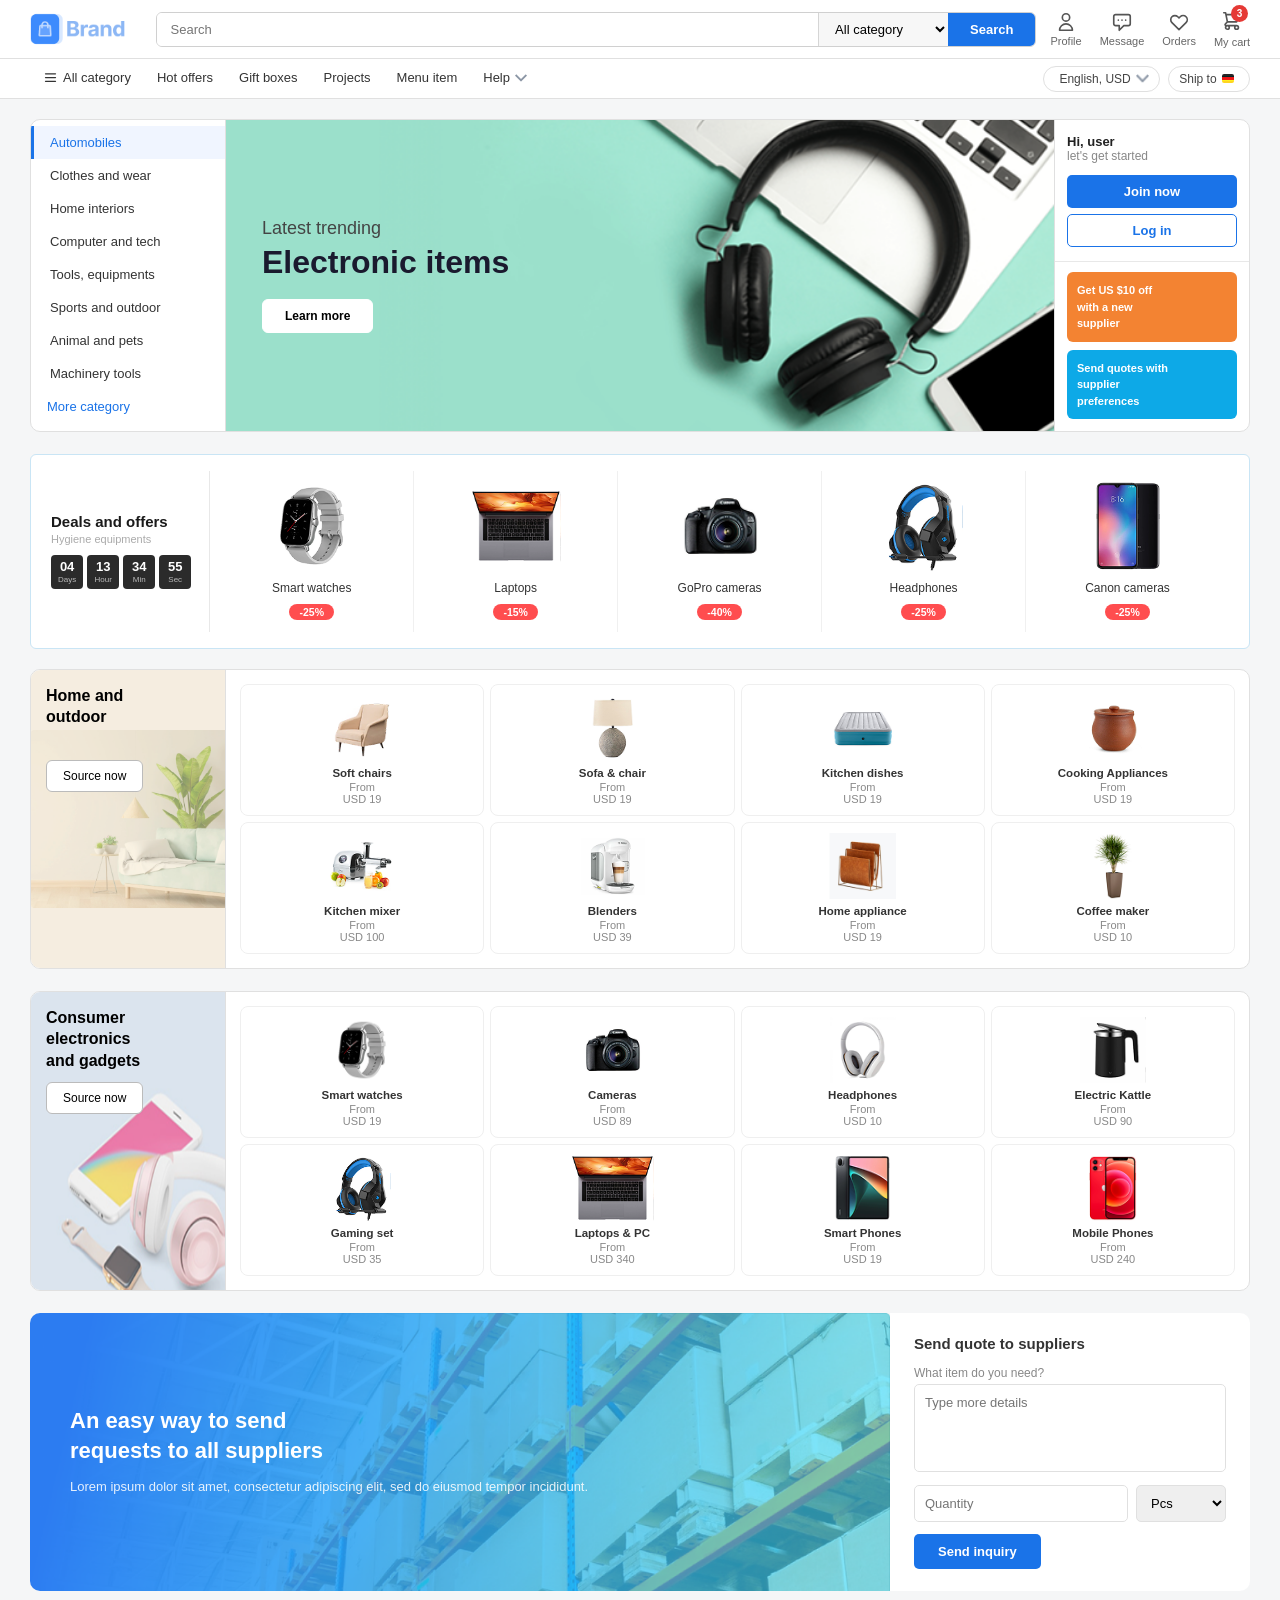
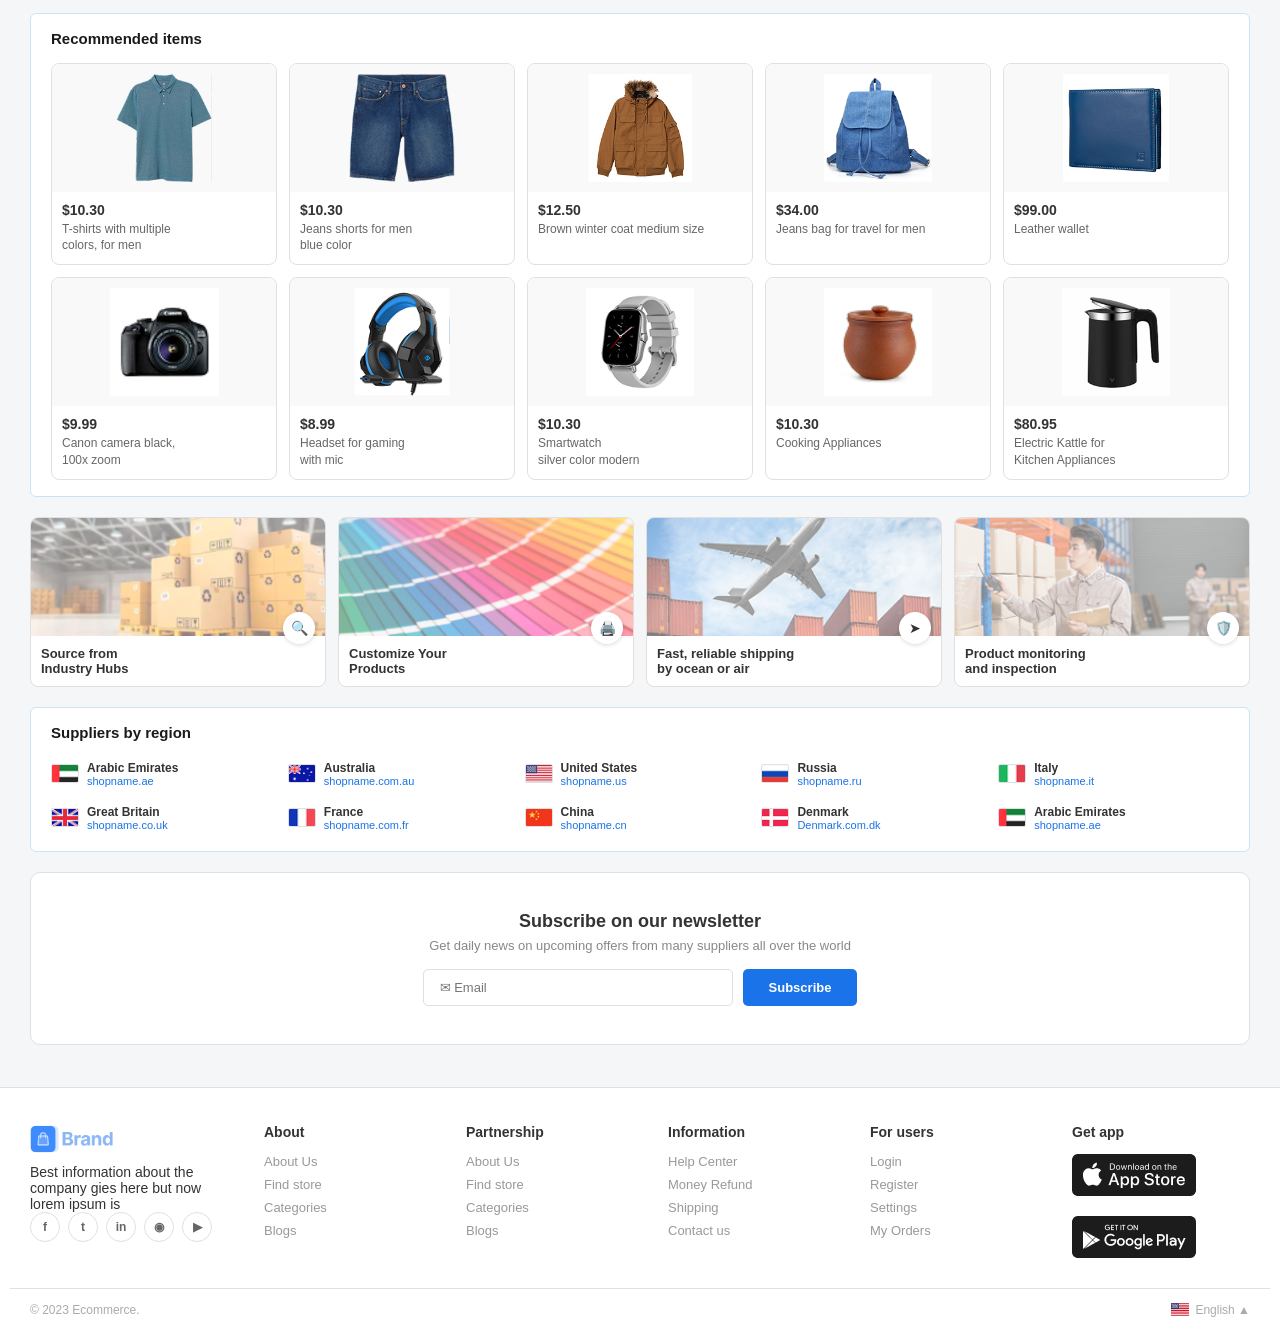
